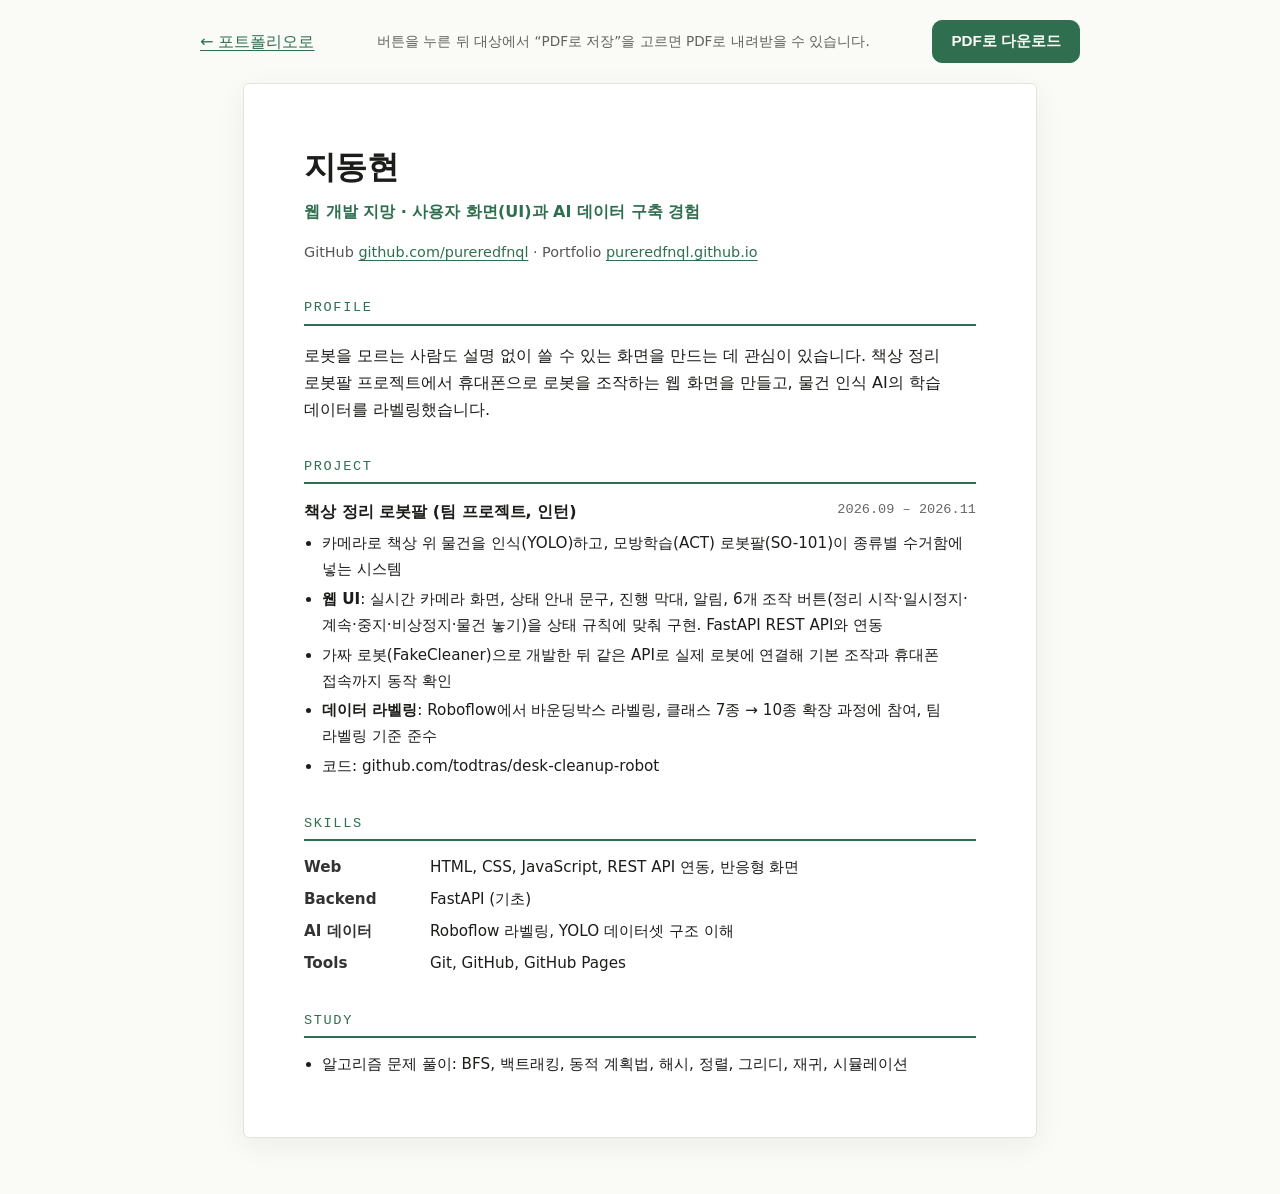
==== resume.html @ 5422924c "Add portfolio site Co-Authored-By: Claude Opus 5.5 <noreply@anthropic.com>" ====
<!doctype html>
<html lang="ko">
<head>
  <meta charset="utf-8">
  <meta name="viewport" content="width=device-width, initial-scale=1">
  <title>지동현 이력서</title>
  <link rel="stylesheet" href="style.css">
  <style>
    .toolbar { display: flex; justify-content: space-between; align-items: center; gap: 12px; padding: 20px 0; flex-wrap: wrap; }
    .toolbar .hint { color: var(--muted); font-size: 0.85rem; }
    .paper {
      background: #fff; color: #1c1c1a; max-width: 794px; margin: 0 auto 56px;
      padding: 56px 60px; border: 1px solid var(--line); border-radius: 6px;
      box-shadow: 0 8px 30px rgba(0,0,0,.06);
    }
    .paper h1 { font-size: 2rem; margin: 0; letter-spacing: -0.02em; }
    .paper .role { color: #2f6f4f; font-weight: 600; margin: 4px 0 10px; }
    .paper .contact { font-size: 0.9rem; color: #555; }
    .paper .contact a { color: #2f6f4f; }
    .paper h2 { color: #2f6f4f; border-bottom: 2px solid #2f6f4f; padding-bottom: 4px; margin: 32px 0 14px; font-size: 0.85rem; }
    .paper .item { margin-bottom: 14px; }
    .paper .item-head { display: flex; justify-content: space-between; gap: 12px; font-weight: 700; flex-wrap: wrap; }
    .paper .item-head span { font-weight: 400; color: #666; font-family: var(--mono); font-size: 0.85rem; }
    .paper ul { margin: 6px 0 0; padding-left: 18px; font-size: 0.95rem; }
    .paper li { margin-bottom: 4px; }
    .paper .skills { display: grid; grid-template-columns: 110px 1fr; gap: 6px 16px; font-size: 0.95rem; }
    .paper .skills b { color: #333; }
    @media (max-width: 640px) { .paper { padding: 32px 22px; } .paper .skills { grid-template-columns: 1fr; } }
    @media print {
      @page { size: A4; margin: 14mm; }
      body { background: #fff; }
      .toolbar, nav, footer { display: none !important; }
      .paper { border: none; box-shadow: none; padding: 0; margin: 0; max-width: none; }
      .paper a { text-decoration: none; }
    }
  </style>
</head>
<body>
  <div class="wrap toolbar">
    <a href="index.html">← 포트폴리오로</a>
    <span class="hint">버튼을 누른 뒤 대상에서 “PDF로 저장”을 고르면 PDF로 내려받을 수 있습니다.</span>
    <button class="btn primary" onclick="window.print()">PDF로 다운로드</button>
  </div>

  <article class="paper">
    <h1>지동현</h1>
    <p class="role">웹 개발 지망 · 사용자 화면(UI)과 AI 데이터 구축 경험</p>
    <p class="contact">
      GitHub <a href="https://github.com/pureredfnql">github.com/pureredfnql</a> ·
      Portfolio <a href="https://pureredfnql.github.io/">pureredfnql.github.io</a>
    </p>

    <h2>PROFILE</h2>
    <p>로봇을 모르는 사람도 설명 없이 쓸 수 있는 화면을 만드는 데 관심이 있습니다. 책상 정리 로봇팔 프로젝트에서 휴대폰으로 로봇을 조작하는 웹 화면을 만들고, 물건 인식 AI의 학습 데이터를 라벨링했습니다.</p>

    <h2>PROJECT</h2>
    <div class="item">
      <div class="item-head">책상 정리 로봇팔 (팀 프로젝트, 인턴) <span>2026.09 – 2026.11</span></div>
      <ul>
        <li>카메라로 책상 위 물건을 인식(YOLO)하고, 모방학습(ACT) 로봇팔(SO-101)이 종류별 수거함에 넣는 시스템</li>
        <li><b>웹 UI</b>: 실시간 카메라 화면, 상태 안내 문구, 진행 막대, 알림, 6개 조작 버튼(정리 시작·일시정지·계속·중지·비상정지·물건 놓기)을 상태 규칙에 맞춰 구현. FastAPI REST API와 연동</li>
        <li>가짜 로봇(FakeCleaner)으로 개발한 뒤 같은 API로 실제 로봇에 연결해 기본 조작과 휴대폰 접속까지 동작 확인</li>
        <li><b>데이터 라벨링</b>: Roboflow에서 바운딩박스 라벨링, 클래스 7종 → 10종 확장 과정에 참여, 팀 라벨링 기준 준수</li>
        <li>코드: github.com/todtras/desk-cleanup-robot</li>
      </ul>
    </div>

    <h2>SKILLS</h2>
    <div class="skills">
      <b>Web</b><span>HTML, CSS, JavaScript, REST API 연동, 반응형 화면</span>
      <b>Backend</b><span>FastAPI (기초)</span>
      <b>AI 데이터</b><span>Roboflow 라벨링, YOLO 데이터셋 구조 이해</span>
      <b>Tools</b><span>Git, GitHub, GitHub Pages</span>
    </div>

    <h2>STUDY</h2>
    <ul>
      <li>알고리즘 문제 풀이: BFS, 백트래킹, 동적 계획법, 해시, 정렬, 그리디, 재귀, 시뮬레이션</li>
    </ul>
  </article>
</body>
</html>
---- style.css ----
:root {
  --bg: #fafaf7;
  --surface: #ffffff;
  --text: #1c1c1a;
  --muted: #62625c;
  --line: #e4e3dc;
  --accent: #2f6f4f;
  --accent-soft: #e6f0ea;
  --warn: #b7791f;
  --danger: #c53030;
  --radius: 14px;
  --font: "Pretendard", "Apple SD Gothic Neo", "Noto Sans KR", "Malgun Gothic", system-ui, sans-serif;
  --mono: "JetBrains Mono", ui-monospace, "SFMono-Regular", Consolas, monospace;
}
@media (prefers-color-scheme: dark) {
  :root {
    --bg: #141513;
    --surface: #1c1d1b;
    --text: #ecebe6;
    --muted: #a3a29b;
    --line: #2e2f2c;
    --accent: #7fc8a0;
    --accent-soft: #1f2f26;
  }
}
* { box-sizing: border-box; }
html { scroll-behavior: smooth; }
body {
  margin: 0;
  background: var(--bg);
  color: var(--text);
  font-family: var(--font);
  line-height: 1.7;
  word-break: keep-all;
  -webkit-font-smoothing: antialiased;
}
a { color: var(--accent); text-underline-offset: 3px; }
a:hover { text-decoration-thickness: 2px; }

.wrap { max-width: 880px; margin: 0 auto; padding: 0 24px; }

/* nav */
nav {
  position: sticky; top: 0; z-index: 10;
  background: color-mix(in srgb, var(--bg) 85%, transparent);
  backdrop-filter: blur(8px);
  border-bottom: 1px solid var(--line);
}
nav .wrap { display: flex; align-items: center; justify-content: space-between; height: 56px; }
nav .logo { font-weight: 700; text-decoration: none; color: var(--text); letter-spacing: -0.01em; }
nav ul { display: flex; gap: 20px; list-style: none; margin: 0; padding: 0; font-size: 0.94rem; }
nav ul a { color: var(--muted); text-decoration: none; }
nav ul a:hover { color: var(--text); }

/* hero */
.hero { padding: 88px 0 64px; }
.hero .hello { color: var(--accent); font-family: var(--mono); font-size: 0.92rem; margin: 0 0 12px; }
.hero h1 { font-size: clamp(2rem, 5vw, 3rem); line-height: 1.25; margin: 0 0 20px; letter-spacing: -0.02em; }
.hero p.lead { font-size: 1.1rem; color: var(--muted); max-width: 620px; margin: 0 0 28px; }
.chips { display: flex; flex-wrap: wrap; gap: 8px; margin: 0 0 32px; padding: 0; list-style: none; }
.chip {
  font-size: 0.85rem; padding: 4px 12px; border-radius: 999px;
  background: var(--accent-soft); color: var(--accent); font-weight: 600;
}
.btns { display: flex; flex-wrap: wrap; gap: 10px; }
.btn {
  display: inline-flex; align-items: center; gap: 8px;
  padding: 10px 18px; border-radius: 10px; font-weight: 600; font-size: 0.95rem;
  text-decoration: none; border: 1px solid var(--line); color: var(--text); background: var(--surface);
}
.btn.primary { background: var(--accent); border-color: var(--accent); color: var(--bg); }
.btn:hover { transform: translateY(-1px); }
.btn svg { width: 18px; height: 18px; }

/* sections */
section { padding: 56px 0; border-top: 1px solid var(--line); }
h2 { font-size: 0.82rem; letter-spacing: 0.12em; text-transform: uppercase; color: var(--muted); margin: 0 0 24px; font-family: var(--mono); font-weight: 500; }
h3 { font-size: 1.5rem; margin: 0 0 8px; letter-spacing: -0.01em; }

.about-grid { display: grid; grid-template-columns: 1fr 1fr; gap: 16px; }
.card {
  background: var(--surface); border: 1px solid var(--line); border-radius: var(--radius);
  padding: 22px 24px;
}
.card h4 { margin: 0 0 6px; font-size: 1rem; }
.card p { margin: 0; color: var(--muted); font-size: 0.95rem; }

/* project */
.project-head { display: flex; justify-content: space-between; align-items: flex-start; gap: 16px; flex-wrap: wrap; margin-bottom: 8px; }
.project-head .period { font-family: var(--mono); font-size: 0.85rem; color: var(--muted); }
.project .summary { color: var(--muted); margin: 0 0 28px; }

.pipeline { display: flex; align-items: stretch; gap: 0; margin: 8px 0 32px; flex-wrap: wrap; }
.pipeline .step {
  flex: 1 1 140px; background: var(--surface); border: 1px solid var(--line);
  padding: 14px 16px; font-size: 0.88rem; position: relative;
}
.pipeline .step:first-child { border-radius: var(--radius) 0 0 var(--radius); }
.pipeline .step:last-child { border-radius: 0 var(--radius) var(--radius) 0; }
.pipeline .step + .step { border-left: none; }
.pipeline .step b { display: block; font-size: 0.95rem; margin-bottom: 2px; }
.pipeline .step span { color: var(--muted); }
.pipeline .step.mine { background: var(--accent-soft); }
.pipeline .step.mine b { color: var(--accent); }

.detail { display: grid; grid-template-columns: 120px 1fr; gap: 6px 24px; margin: 0 0 8px; }
.detail dt { font-weight: 700; padding-top: 18px; border-top: 1px solid var(--line); }
.detail dd { margin: 0; padding-top: 18px; padding-bottom: 12px; border-top: 1px solid var(--line); }
.detail dd p { margin: 0 0 10px; }
.detail ul { margin: 0; padding-left: 18px; }
.detail li { margin-bottom: 6px; }
.tags { display: flex; flex-wrap: wrap; gap: 6px; list-style: none; padding: 0 !important; }
.tag { font-family: var(--mono); font-size: 0.8rem; padding: 2px 10px; border: 1px solid var(--line); border-radius: 6px; background: var(--surface); }

.stats { display: grid; grid-template-columns: repeat(3, 1fr); gap: 12px; margin: 4px 0 12px; }
.stat { background: var(--surface); border: 1px solid var(--line); border-radius: 12px; padding: 14px 16px; }
.stat .num { font-size: 1.6rem; font-weight: 800; letter-spacing: -0.02em; }
.stat .lbl { font-size: 0.82rem; color: var(--muted); }
.note { font-size: 0.85rem; color: var(--muted); }

.links { display: flex; gap: 10px; flex-wrap: wrap; margin-top: 28px; }

/* next */
.next-list { list-style: none; padding: 0; margin: 0; display: grid; gap: 12px; }
.next-list li { display: grid; grid-template-columns: 28px 1fr; gap: 12px; }
.next-list .n { font-family: var(--mono); color: var(--accent); font-weight: 700; }

footer { padding: 40px 0 56px; border-top: 1px solid var(--line); color: var(--muted); font-size: 0.88rem; }
footer .wrap { display: flex; justify-content: space-between; flex-wrap: wrap; gap: 12px; }

@media (max-width: 640px) {
  nav ul { gap: 14px; font-size: 0.88rem; }
  nav ul li.hide-sm { display: none; }
  .hero { padding: 56px 0 40px; }
  .about-grid { grid-template-columns: 1fr; }
  .detail { grid-template-columns: 1fr; }
  .detail dt { padding-top: 16px; }
  .detail dd { border-top: none; padding-top: 0; }
  .pipeline .step { flex-basis: 100%; border-radius: 0 !important; border-left: 1px solid var(--line) !important; border-top: none; }
  .pipeline .step:first-child { border-top: 1px solid var(--line); border-radius: var(--radius) var(--radius) 0 0 !important; }
  .pipeline .step:last-child { border-radius: 0 0 var(--radius) var(--radius) !important; }
  .stats { grid-template-columns: 1fr; }
}
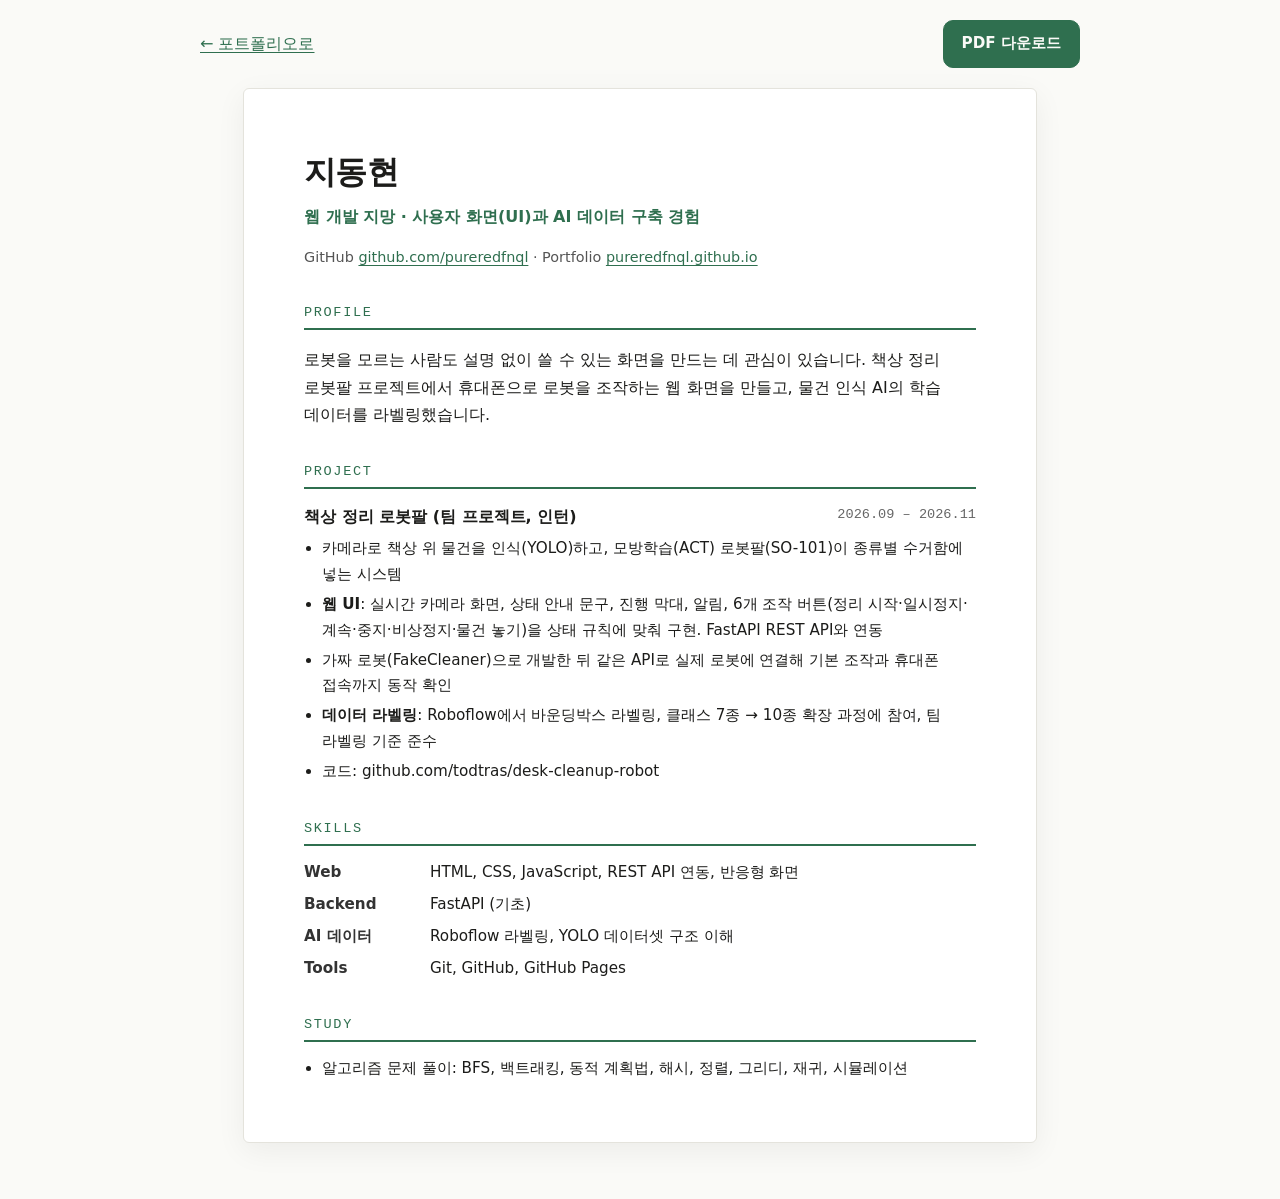
==== commit 9d26d637: "Add downloadable resume PDF Co-Authored-By: Claude Opus 5.5 <noreply@anthropic.com>" ====
--- a/resume.html
+++ b/resume.html
@@ -38,8 +38,7 @@
 <body>
   <div class="wrap toolbar">
     <a href="index.html">← 포트폴리오로</a>
-    <span class="hint">버튼을 누른 뒤 대상에서 “PDF로 저장”을 고르면 PDF로 내려받을 수 있습니다.</span>
-    <button class="btn primary" onclick="window.print()">PDF로 다운로드</button>
+    <a class="btn primary" href="resume.pdf" download="지동현_이력서.pdf">PDF 다운로드</a>
   </div>
 
   <article class="paper">
